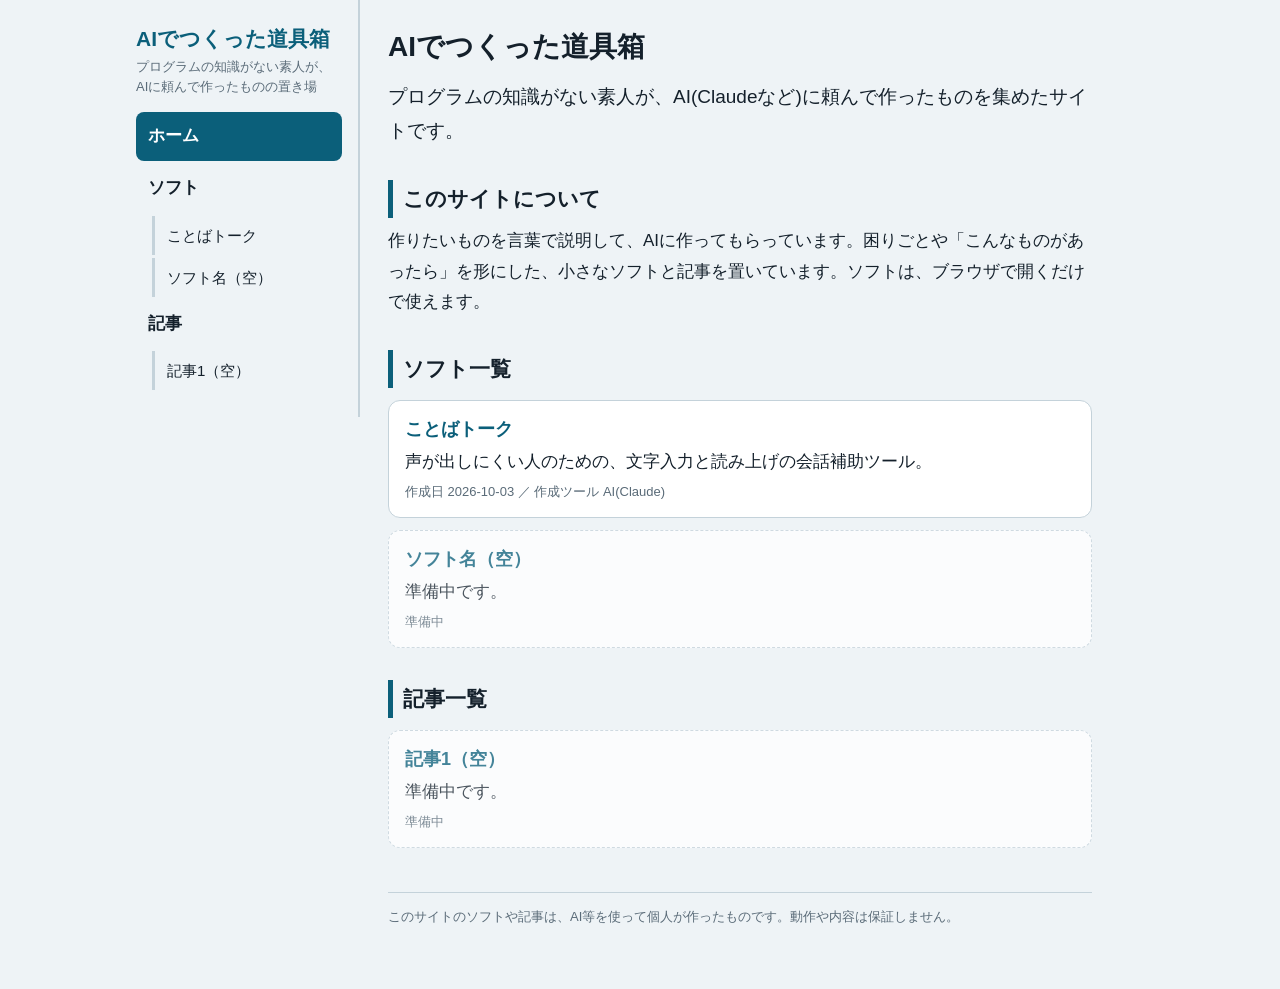
==== index.html @ dc4b6329 "Add files via upload" ====
<!DOCTYPE html>
<html lang="ja"><head><meta charset="utf-8">
<meta name="viewport" content="width=device-width, initial-scale=1, viewport-fit=cover">
<title>AIでつくった道具箱</title>
<link rel="stylesheet" href="assets/style.css"></head>
<body data-page="home">
<div class="layout">
<nav id="nav"></nav>
<article>
<h1>AIでつくった道具箱</h1>
<p class="lead">プログラムの知識がない素人が、AI(Claudeなど)に頼んで作ったものを集めたサイトです。</p>
<h2>このサイトについて</h2>
<p>作りたいものを言葉で説明して、AIに作ってもらっています。困りごとや「こんなものがあったら」を形にした、小さなソフトと記事を置いています。ソフトは、ブラウザで開くだけで使えます。</p>
<h2>ソフト一覧</h2>
<div class="cards" data-list="software"></div>
<h2>記事一覧</h2>
<div class="cards" data-list="articles"></div>
<footer id="sitefoot"></footer>
</article>
</div>
<script src="assets/data.js"></script>
<script src="assets/site.js" data-root=""></script>
</body></html>
---- assets/style.css ----
:root{--bg:#eef3f6;--ink:#14202b;--sub:#5a6b78;--card:#fff;--line:#c4d2da;--acc:#0b5f7a;--accink:#fff;--soft:#f8dcd8;--softink:#8f1a12}
@media (prefers-color-scheme:dark){:root{--bg:#101a21;--ink:#e8f0f5;--sub:#9fb2bf;--card:#18262f;--line:#34495a;--acc:#5cc0df;--accink:#06222c;--soft:#4a2a2a;--softink:#ffb9b0}}
*{box-sizing:border-box}
body{margin:0;background:var(--bg);color:var(--ink);font-family:"Hiragino Sans","Noto Sans JP","Yu Gothic",sans-serif;font-size:17px;line-height:1.8}
.layout{display:flex;max-width:1040px;margin:0 auto;min-height:100vh}
nav{width:240px;flex-shrink:0;padding:24px 16px;border-right:2px solid var(--line);position:sticky;top:0;align-self:flex-start;max-height:100vh;overflow:auto}
nav .logo{font-size:21px;font-weight:800;color:var(--acc);text-decoration:none;display:block;margin-bottom:4px;line-height:1.4}
nav .tag{font-size:13px;color:var(--sub);margin:0 0 16px;line-height:1.5}
nav a.m{display:block;padding:9px 12px;margin-bottom:3px;border-radius:8px;color:var(--ink);text-decoration:none;font-weight:700}
nav a.m.sub{margin-left:16px;padding:6px 12px;font-weight:500;font-size:15px;border-left:3px solid var(--line);border-radius:0 8px 8px 0}
nav a.m:hover{background:var(--line)}
nav a.m[aria-current="page"]{background:var(--acc);color:var(--accink)}
article{flex:1;min-width:0;padding:28px 28px 60px;max-width:760px}
h1{font-size:28px;line-height:1.35;margin:0 0 14px}
h2{font-size:21px;margin:32px 0 8px;padding-left:10px;border-left:5px solid var(--acc)}
h3{font-size:18px;margin:16px 0 4px}
p,li{margin:8px 0}
.lead{font-size:19px}
.btn{display:inline-block;margin:10px 0;padding:14px 26px;border-radius:10px;background:var(--acc);color:var(--accink);font-weight:800;font-size:19px;text-decoration:none}
.box{background:var(--card);border:1.5px solid var(--line);border-radius:12px;padding:6px 18px;margin:16px 0}
.warn{background:var(--soft);color:var(--softink);border-radius:12px;padding:6px 18px;margin:16px 0}
.meta{width:100%;border-collapse:collapse;margin:14px 0;background:var(--card);border-radius:12px;overflow:hidden;border:1.5px solid var(--line)}
.meta th,.meta td{text-align:left;padding:8px 14px;border-bottom:1px solid var(--line);font-size:15px;vertical-align:top}
.meta th{width:8em;color:var(--sub);font-weight:600;background:transparent}
.cards{display:grid;gap:12px;margin:12px 0}
.card{display:block;text-decoration:none;color:var(--ink);background:var(--card);border:1.5px solid var(--line);border-radius:12px;padding:12px 16px}
.card:hover{border-color:var(--acc)}
.card h3{margin:0 0 2px;color:var(--acc)}
.card p{margin:2px 0}
.card .m2{font-size:13px;color:var(--sub)}
.card.empty{border-style:dashed;opacity:.75}
footer{margin-top:44px;font-size:13px;color:var(--sub);border-top:1px solid var(--line);padding-top:12px}
a{color:var(--acc)}
@media (max-width:720px){.layout{display:block}nav{width:auto;position:static;max-height:none;border-right:0;border-bottom:2px solid var(--line);padding:14px}nav .tag{display:none}nav .menu{display:flex;flex-wrap:wrap;gap:4px}nav a.m,nav a.m.sub{margin:0;padding:7px 12px;background:var(--card);border-left:0;border-radius:8px;font-size:15px}article{padding:20px 16px 50px}h1{font-size:24px}}
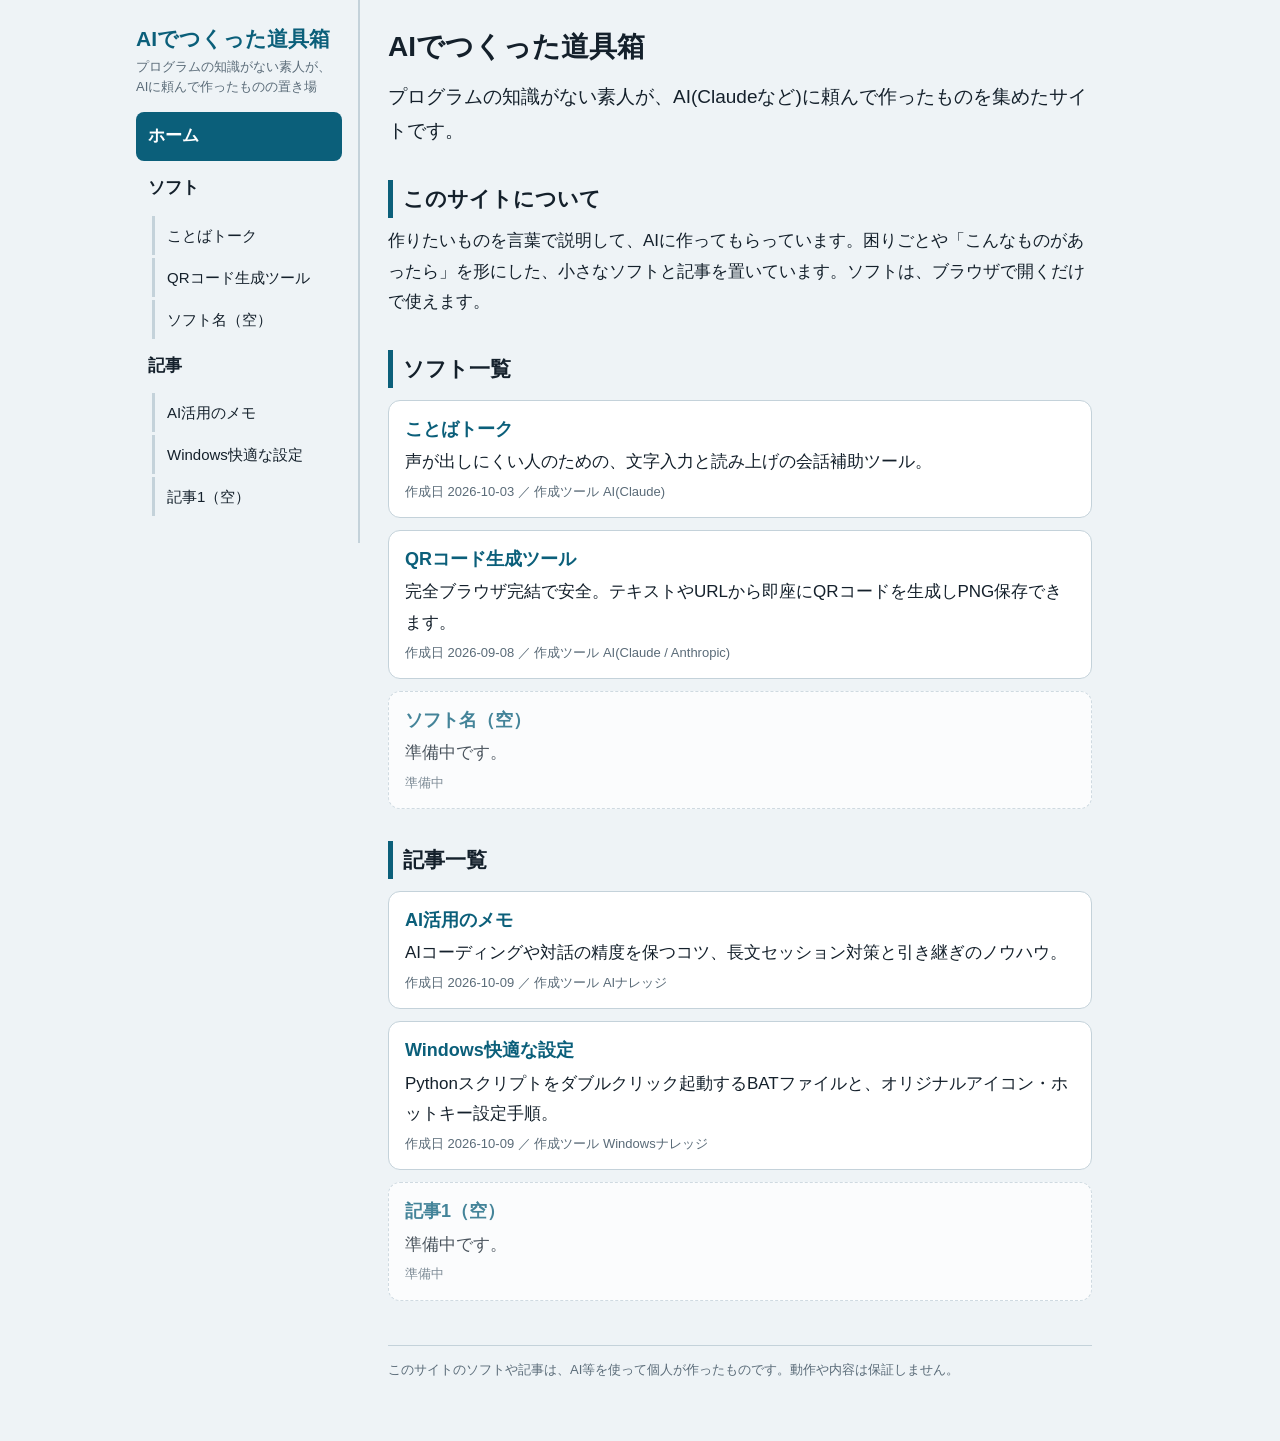
==== commit f2422a7f: "Add files via upload" ====
--- a/index.html
+++ b/index.html
@@ -2,6 +2,7 @@
 <html lang="ja"><head><meta charset="utf-8">
 <meta name="viewport" content="width=device-width, initial-scale=1, viewport-fit=cover">
 <title>AIでつくった道具箱</title>
+<link rel="icon" href="assets/favicon.png" type="image/png">
 <link rel="stylesheet" href="assets/style.css"></head>
 <body data-page="home">
 <div class="layout">
@@ -9,6 +10,7 @@
 <article>
 <h1>AIでつくった道具箱</h1>
 <p class="lead">プログラムの知識がない素人が、AI(Claudeなど)に頼んで作ったものを集めたサイトです。</p>
+<div class="counter-tag" id="site-counter" style="display:none;"><span class="counter-label">累計アクセス数：</span><span class="counter-num" id="counter-value">-</span> 回</div>
 <h2>このサイトについて</h2>
 <p>作りたいものを言葉で説明して、AIに作ってもらっています。困りごとや「こんなものがあったら」を形にした、小さなソフトと記事を置いています。ソフトは、ブラウザで開くだけで使えます。</p>
 <h2>ソフト一覧</h2>
--- a/assets/style.css
+++ b/assets/style.css
@@ -31,4 +31,10 @@
 .card.empty{border-style:dashed;opacity:.75}
 footer{margin-top:44px;font-size:13px;color:var(--sub);border-top:1px solid var(--line);padding-top:12px}
 a{color:var(--acc)}
+pre{background:var(--card);border:1.5px solid var(--line);border-radius:10px;padding:14px 16px;overflow-x:auto;font-family:Consolas,Menlo,Monaco,"Courier New",monospace;font-size:14.5px;line-height:1.55;margin:12px 0}
+code{font-family:Consolas,Menlo,Monaco,"Courier New",monospace;font-size:0.9em;background:rgba(0,0,0,0.06);padding:2px 6px;border-radius:4px}
+@media (prefers-color-scheme:dark){code{background:rgba(255,255,255,0.1)}}
+pre code{background:transparent;padding:0}
+.counter-tag{display:inline-flex;align-items:center;gap:6px;font-size:13.5px;color:var(--sub);background:var(--card);border:1.5px solid var(--line);border-radius:999px;padding:3px 14px;margin:6px 0 16px}
+.counter-tag .counter-num{font-weight:700;color:var(--acc);font-feature-settings:"tnum"}
 @media (max-width:720px){.layout{display:block}nav{width:auto;position:static;max-height:none;border-right:0;border-bottom:2px solid var(--line);padding:14px}nav .tag{display:none}nav .menu{display:flex;flex-wrap:wrap;gap:4px}nav a.m,nav a.m.sub{margin:0;padding:7px 12px;background:var(--card);border-left:0;border-radius:8px;font-size:15px}article{padding:20px 16px 50px}h1{font-size:24px}}
